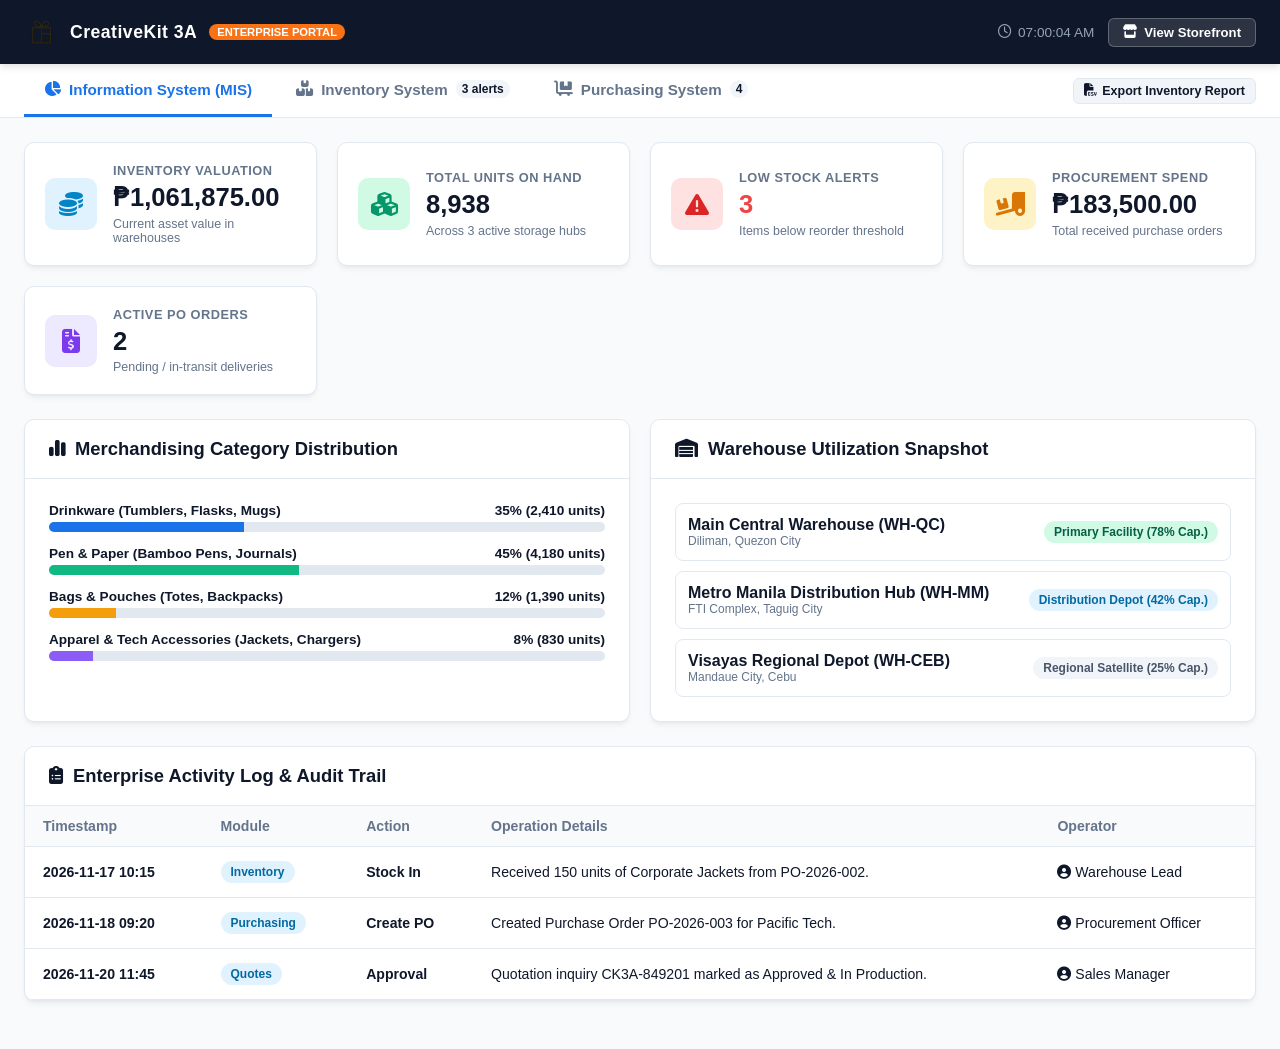
==== admin/index.html @ 005356fa "feat: implement Purchasing, Inventory, and MIS systems with full database schema, management portal," ====
<!DOCTYPE html>
<html lang="en">
<head>
  <meta charset="UTF-8">
  <meta name="viewport" content="width=device-width, initial-scale=1.0">
  <title>CreativeKit 3A — Management Portal (MIS, Purchasing & Inventory)</title>

  <!-- Font Awesome -->
  <link rel="stylesheet"
        href="https://cdnjs.cloudflare.com/ajax/libs/font-awesome/6.5.0/css/all.min.css"
        crossorigin="anonymous" referrerpolicy="no-referrer">

  <!-- Admin System Stylesheet -->
  <link rel="stylesheet" href="../assets/css/admin-system.css">
</head>
<body class="admin-body">

  <!-- Top Navigation Bar -->
  <header class="admin-navbar">
    <a href="index.html" class="admin-brand">
      <img src="../assets/images/logo.png" alt="CreativeKit 3A Logo" onerror="this.style.display='none'">
      <span class="admin-brand-title">CreativeKit 3A</span>
      <span class="admin-brand-badge">Enterprise Portal</span>
    </a>

    <div class="admin-nav-actions">
      <div class="admin-clock">
        <i class="far fa-clock"></i> <span id="admin-clock-time">--:--:--</span>
      </div>
      <a href="../index.html" class="btn-storefront">
        <i class="fas fa-store"></i> View Storefront
      </a>
    </div>
  </header>

  <!-- Sub-navigation Tabs (The 3 Core Systems) -->
  <nav class="admin-tabs-bar" aria-label="Systems Navigation">
    <div class="admin-tabs">
      <button class="admin-tab active" data-tab="information">
        <i class="fas fa-chart-pie"></i> Information System (MIS)
      </button>
      <button class="admin-tab" data-tab="inventory">
        <i class="fas fa-boxes-stacked"></i> Inventory System
        <span class="badge" id="tab-badge-inventory">0</span>
      </button>
      <button class="admin-tab" data-tab="purchasing">
        <i class="fas fa-cart-flatbed"></i> Purchasing System
        <span class="badge" id="tab-badge-purchasing">0</span>
      </button>
    </div>

    <div>
      <button class="btn-admin btn-admin-secondary btn-admin-sm" onclick="AdminApp.exportReportCSV()">
        <i class="fas fa-file-csv"></i> Export Inventory Report
      </button>
    </div>
  </nav>

  <!-- Main Container -->
  <main class="admin-container">

    <!-- ============================================================
         1. INFORMATION SYSTEM (MIS & EXECUTIVE DASHBOARD)
         ============================================================ -->
    <section class="tab-content-panel" id="panel-information">
      
      <!-- Executive KPI Cards -->
      <div class="kpi-grid">
        <div class="kpi-card">
          <div class="kpi-icon primary"><i class="fas fa-coins"></i></div>
          <div class="kpi-info">
            <h4>Inventory Valuation</h4>
            <div class="kpi-value" id="kpi-inventory-val">₱0.00</div>
            <div class="kpi-subtext">Current asset value in warehouses</div>
          </div>
        </div>

        <div class="kpi-card">
          <div class="kpi-icon success"><i class="fas fa-cubes"></i></div>
          <div class="kpi-info">
            <h4>Total Units On Hand</h4>
            <div class="kpi-value" id="kpi-inventory-units">0</div>
            <div class="kpi-subtext">Across 3 active storage hubs</div>
          </div>
        </div>

        <div class="kpi-card">
          <div class="kpi-icon danger"><i class="fas fa-triangle-exclamation"></i></div>
          <div class="kpi-info">
            <h4>Low Stock Alerts</h4>
            <div class="kpi-value" id="kpi-low-stock" style="color:var(--admin-danger);">0</div>
            <div class="kpi-subtext">Items below reorder threshold</div>
          </div>
        </div>

        <div class="kpi-card">
          <div class="kpi-icon warning"><i class="fas fa-truck-ramp-box"></i></div>
          <div class="kpi-info">
            <h4>Procurement Spend</h4>
            <div class="kpi-value" id="kpi-procurement-spend">₱0.00</div>
            <div class="kpi-subtext">Total received purchase orders</div>
          </div>
        </div>

        <div class="kpi-card">
          <div class="kpi-icon purple"><i class="fas fa-file-invoice-dollar"></i></div>
          <div class="kpi-info">
            <h4>Active PO Orders</h4>
            <div class="kpi-value" id="kpi-active-pos">0</div>
            <div class="kpi-subtext">Pending / in-transit deliveries</div>
          </div>
        </div>
      </div>

      <!-- MIS Visual Breakdown Grid -->
      <div class="grid-2col">
        <div class="admin-card">
          <div class="admin-card-header">
            <h3><i class="fas fa-chart-simple"></i> Merchandising Category Distribution</h3>
          </div>
          <div style="padding:24px;">
            <div style="margin-bottom:14px;">
              <div style="display:flex;justify-content:space-between;margin-bottom:4px;font-size:0.85rem;font-weight:600;">
                <span>Drinkware (Tumblers, Flasks, Mugs)</span>
                <span>35% (2,410 units)</span>
              </div>
              <div style="background:#e2e8f0;height:10px;border-radius:5px;overflow:hidden;">
                <div style="background:#1a73e8;width:35%;height:100%;"></div>
              </div>
            </div>

            <div style="margin-bottom:14px;">
              <div style="display:flex;justify-content:space-between;margin-bottom:4px;font-size:0.85rem;font-weight:600;">
                <span>Pen &amp; Paper (Bamboo Pens, Journals)</span>
                <span>45% (4,180 units)</span>
              </div>
              <div style="background:#e2e8f0;height:10px;border-radius:5px;overflow:hidden;">
                <div style="background:#10b981;width:45%;height:100%;"></div>
              </div>
            </div>

            <div style="margin-bottom:14px;">
              <div style="display:flex;justify-content:space-between;margin-bottom:4px;font-size:0.85rem;font-weight:600;">
                <span>Bags &amp; Pouches (Totes, Backpacks)</span>
                <span>12% (1,390 units)</span>
              </div>
              <div style="background:#e2e8f0;height:10px;border-radius:5px;overflow:hidden;">
                <div style="background:#f59e0b;width:12%;height:100%;"></div>
              </div>
            </div>

            <div>
              <div style="display:flex;justify-content:space-between;margin-bottom:4px;font-size:0.85rem;font-weight:600;">
                <span>Apparel &amp; Tech Accessories (Jackets, Chargers)</span>
                <span>8% (830 units)</span>
              </div>
              <div style="background:#e2e8f0;height:10px;border-radius:5px;overflow:hidden;">
                <div style="background:#8b5cf6;width:8%;height:100%;"></div>
              </div>
            </div>
          </div>
        </div>

        <div class="admin-card">
          <div class="admin-card-header">
            <h3><i class="fas fa-warehouse"></i> Warehouse Utilization Snapshot</h3>
          </div>
          <div style="padding:24px;">
            <div style="display:flex;align-items:center;justify-content:space-between;padding:12px;border:1px solid #e2e8f0;border-radius:8px;margin-bottom:10px;">
              <div>
                <strong style="color:#0f172a;">Main Central Warehouse (WH-QC)</strong>
                <div style="font-size:0.75rem;color:#64748b;">Diliman, Quezon City</div>
              </div>
              <span class="badge-status badge-in-stock">Primary Facility (78% Cap.)</span>
            </div>

            <div style="display:flex;align-items:center;justify-content:space-between;padding:12px;border:1px solid #e2e8f0;border-radius:8px;margin-bottom:10px;">
              <div>
                <strong style="color:#0f172a;">Metro Manila Distribution Hub (WH-MM)</strong>
                <div style="font-size:0.75rem;color:#64748b;">FTI Complex, Taguig City</div>
              </div>
              <span class="badge-status badge-sent">Distribution Depot (42% Cap.)</span>
            </div>

            <div style="display:flex;align-items:center;justify-content:space-between;padding:12px;border:1px solid #e2e8f0;border-radius:8px;">
              <div>
                <strong style="color:#0f172a;">Visayas Regional Depot (WH-CEB)</strong>
                <div style="font-size:0.75rem;color:#64748b;">Mandaue City, Cebu</div>
              </div>
              <span class="badge-status badge-draft">Regional Satellite (25% Cap.)</span>
            </div>
          </div>
        </div>
      </div>

      <!-- Management Audit Trail & System Logs -->
      <div class="admin-card">
        <div class="admin-card-header">
          <h3><i class="fas fa-clipboard-list"></i> Enterprise Activity Log &amp; Audit Trail</h3>
        </div>
        <div class="admin-table-wrap">
          <table class="admin-table">
            <thead>
              <tr>
                <th>Timestamp</th>
                <th>Module</th>
                <th>Action</th>
                <th>Operation Details</th>
                <th>Operator</th>
              </tr>
            </thead>
            <tbody id="audit-logs-table-body">
              <!-- Rendered via admin-system.js -->
            </tbody>
          </table>
        </div>
      </div>

    </section>

    <!-- ============================================================
         2. INVENTORY SYSTEM
         ============================================================ -->
    <section class="tab-content-panel" id="panel-inventory" style="display:none;">
      
      <div class="admin-card">
        <div class="admin-card-header">
          <h3><i class="fas fa-boxes-stacked"></i> Real-Time Stock &amp; Warehouse Matrix</h3>
          
          <div class="admin-card-tools">
            <input type="text" id="inv-search-input" class="admin-search-input" placeholder="Search SKU or item...">
            
            <select id="inv-category-select" class="admin-select">
              <option value="all">All Categories</option>
              <option value="Accessories & Gadgets">Accessories &amp; Gadgets</option>
              <option value="Apparel">Apparel</option>
              <option value="Bags & Pouches">Bags &amp; Pouches</option>
              <option value="Drinkware">Drinkware</option>
              <option value="Pen & Paper">Pen &amp; Paper</option>
              <option value="PU Leather">PU Leather</option>
            </select>

            <select id="inv-status-select" class="admin-select">
              <option value="all">All Statuses</option>
              <option value="in-stock">In Stock</option>
              <option value="low-stock">Low Stock (Alerts)</option>
              <option value="out-of-stock">Out of Stock</option>
            </select>
          </div>
        </div>

        <div class="admin-table-wrap">
          <table class="admin-table">
            <thead>
              <tr>
                <th>SKU</th>
                <th>Product Description</th>
                <th>Location</th>
                <th>On Hand</th>
                <th>Reserved</th>
                <th>Available</th>
                <th>Reorder Point</th>
                <th>Status</th>
                <th>Asset Valuation</th>
                <th style="text-align:right;">Actions</th>
              </tr>
            </thead>
            <tbody id="inventory-table-body">
              <!-- Rendered via admin-system.js -->
            </tbody>
          </table>
        </div>
      </div>

      <!-- Stock Movement History Ledger -->
      <div class="admin-card">
        <div class="admin-card-header">
          <h3><i class="fas fa-history"></i> Stock Transaction &amp; Movement Ledger</h3>
        </div>
        <div class="admin-table-wrap">
          <table class="admin-table">
            <thead>
              <tr>
                <th>Movement Ref</th>
                <th>Type</th>
                <th>Source / Ref</th>
                <th>Product Name</th>
                <th>Qty Change</th>
                <th>Warehouse</th>
                <th>Logged Date</th>
              </tr>
            </thead>
            <tbody id="movements-table-body">
              <!-- Rendered via admin-system.js -->
            </tbody>
          </table>
        </div>
      </div>

    </section>

    <!-- ============================================================
         3. PURCHASING SYSTEM (PROCUREMENT & SUPPLIERS)
         ============================================================ -->
    <section class="tab-content-panel" id="panel-purchasing" style="display:none;">

      <div class="admin-card">
        <div class="admin-card-header">
          <h3><i class="fas fa-file-invoice-dollar"></i> Purchase Orders &amp; Procurement Orders</h3>
          
          <button class="btn-admin btn-admin-primary" onclick="AdminApp.openCreatePOModal()">
            <i class="fas fa-plus-circle"></i> Create Purchase Order
          </button>
        </div>

        <div class="admin-table-wrap">
          <table class="admin-table">
            <thead>
              <tr>
                <th>PO Number</th>
                <th>Supplier / Vendor</th>
                <th>Order Date</th>
                <th>Expected Delivery</th>
                <th>PO Status</th>
                <th>Payment</th>
                <th>Total Amount</th>
                <th style="text-align:right;">Goods Receipt</th>
              </tr>
            </thead>
            <tbody id="purchasing-table-body">
              <!-- Rendered via admin-system.js -->
            </tbody>
          </table>
        </div>
      </div>

      <!-- Supplier Directory -->
      <div class="admin-card">
        <div class="admin-card-header">
          <h3><i class="fas fa-building"></i> Verified Suppliers &amp; Vendors Directory</h3>
        </div>

        <div class="admin-table-wrap">
          <table class="admin-table">
            <thead>
              <tr>
                <th>Supplier Code</th>
                <th>Company Name</th>
                <th>Contact Representative</th>
                <th>Email</th>
                <th>Phone</th>
                <th>Terms</th>
                <th>Vendor Rating</th>
              </tr>
            </thead>
            <tbody id="suppliers-table-body">
              <!-- Rendered via admin-system.js -->
            </tbody>
          </table>
        </div>
      </div>

    </section>

  </main>

  <!-- ============================================================
       MODAL 1: STOCK ADJUSTMENT
       ============================================================ -->
  <div class="admin-modal-overlay" id="modal-stock-adjust">
    <div class="admin-modal">
      <div class="admin-modal-header">
        <h3><i class="fas fa-sliders-h"></i> Inventory Stock Adjustment</h3>
        <button class="cart-drawer-close" onclick="AdminApp.closeStockAdjustModal()">&times;</button>
      </div>
      <div class="admin-modal-body">
        <input type="hidden" id="adj-item-id">
        
        <div style="background:#f8fafc;padding:12px;border-radius:8px;border:1px solid #e2e8f0;">
          <div style="font-weight:700;font-size:1rem;" id="adj-item-name">Product Name</div>
          <div style="font-size:0.85rem;color:#64748b;margin-top:4px;">
            Current On-Hand Stock: <strong id="adj-current-qty" style="color:#0f172a;">0</strong> units
          </div>
        </div>

        <div class="form-group">
          <label for="adj-type">Adjustment Action</label>
          <select id="adj-type" class="admin-select">
            <option value="in">Stock In (Add pieces received)</option>
            <option value="out">Stock Out (Deduct pieces dispatched)</option>
            <option value="set">Set Exact Count (Physical audit overwrite)</option>
          </select>
        </div>

        <div class="form-group">
          <label for="adj-qty">Quantity</label>
          <input type="number" id="adj-qty" placeholder="e.g. 50" min="1">
        </div>

        <div class="form-group">
          <label for="adj-remarks">Audit Reason / Remarks</label>
          <textarea id="adj-remarks" rows="2" placeholder="e.g. Physical inventory reconciliation or damaged batch write-off"></textarea>
        </div>
      </div>
      <div class="admin-modal-footer">
        <button class="btn-admin btn-admin-secondary" onclick="AdminApp.closeStockAdjustModal()">Cancel</button>
        <button class="btn-admin btn-admin-primary" onclick="AdminApp.submitStockAdjust()">
          <i class="fas fa-save"></i> Save Adjustment
        </button>
      </div>
    </div>
  </div>

  <!-- ============================================================
       MODAL 2: CREATE PURCHASE ORDER
       ============================================================ -->
  <div class="admin-modal-overlay" id="modal-create-po">
    <div class="admin-modal">
      <div class="admin-modal-header">
        <h3><i class="fas fa-cart-plus"></i> Create Purchase Order</h3>
        <button class="cart-drawer-close" onclick="AdminApp.closeCreatePOModal()">&times;</button>
      </div>
      <div class="admin-modal-body">
        <div class="form-group">
          <label for="po-supplier-select">Select Supplier / Manufacturer</label>
          <select id="po-supplier-select" class="admin-select">
            <!-- Populated via JS -->
          </select>
        </div>

        <div class="form-group">
          <label for="po-warehouse-select">Receiving Destination Warehouse</label>
          <select id="po-warehouse-select" class="admin-select">
            <option value="WH-QC">Main Central Warehouse (WH-QC)</option>
            <option value="WH-MM">Metro Manila Distribution Hub (WH-MM)</option>
            <option value="WH-CEB">Visayas Regional Depot (WH-CEB)</option>
          </select>
        </div>

        <div class="form-group">
          <label for="po-item-name">Item Description</label>
          <input type="text" id="po-item-name" placeholder="e.g. 450ml Bamboo Tumbler Blanks">
        </div>

        <div class="grid-2col">
          <div class="form-group">
            <label for="po-item-qty">Order Quantity</label>
            <input type="number" id="po-item-qty" placeholder="e.g. 250" min="1">
          </div>
          <div class="form-group">
            <label for="po-item-cost">Unit Cost (₱)</label>
            <input type="number" id="po-item-cost" placeholder="e.g. 175.00" step="0.5" min="1">
          </div>
        </div>

        <div class="form-group">
          <label for="po-exp-date">Expected Delivery Date</label>
          <input type="date" id="po-exp-date">
        </div>
      </div>
      <div class="admin-modal-footer">
        <button class="btn-admin btn-admin-secondary" onclick="AdminApp.closeCreatePOModal()">Cancel</button>
        <button class="btn-admin btn-admin-primary" onclick="AdminApp.submitCreatePO()">
          <i class="fas fa-paper-plane"></i> Issue Purchase Order
        </button>
      </div>
    </div>
  </div>

  <!-- Admin System JavaScript -->
  <script src="../assets/js/admin-system.js"></script>
</body>
</html>
---- assets/css/admin-system.css ----
/* ============================================================
   admin-system.css — CreativeKit 3A Management Portal
   Styles for Purchasing, Inventory, and Information Systems (MIS)
   ============================================================ */

:root {
  --admin-bg: #f8fafc;
  --admin-surface: #ffffff;
  --admin-primary: #1a73e8;
  --admin-primary-dark: #1557b0;
  --admin-primary-light: #e8f0fe;
  --admin-accent: #f97316;
  --admin-success: #10b981;
  --admin-warning: #f59e0b;
  --admin-danger: #ef4444;
  --admin-text-dark: #0f172a;
  --admin-text-muted: #64748b;
  --admin-border: #e2e8f0;
  --admin-card-shadow: 0 4px 6px -1px rgba(0,0,0,0.05), 0 2px 4px -2px rgba(0,0,0,0.05);
  --admin-radius: 10px;
}

body.admin-body {
  background: var(--admin-bg);
  color: var(--admin-text-dark);
  font-family: -apple-system, BlinkMacSystemFont, "Segoe UI", Roboto, Oxygen, Ubuntu, Cantarell, sans-serif;
  margin: 0;
  padding: 0;
  display: flex;
  flex-direction: column;
  min-height: 100vh;
}

/* Header & Navigation */
.admin-navbar {
  background: #0f172a;
  color: #fff;
  padding: 0 24px;
  height: 64px;
  display: flex;
  align-items: center;
  justify-content: space-between;
  box-shadow: 0 2px 8px rgba(0,0,0,0.15);
  position: sticky;
  top: 0;
  z-index: 1000;
}

.admin-brand {
  display: flex;
  align-items: center;
  gap: 12px;
  text-decoration: none;
  color: #fff;
}

.admin-brand img {
  height: 34px;
}

.admin-brand-title {
  font-size: 1.1rem;
  font-weight: 700;
  letter-spacing: 0.5px;
}

.admin-brand-badge {
  background: var(--admin-accent);
  color: #fff;
  font-size: 0.7rem;
  padding: 2px 8px;
  border-radius: 12px;
  font-weight: 700;
  text-transform: uppercase;
}

.admin-nav-actions {
  display: flex;
  align-items: center;
  gap: 14px;
}

.admin-clock {
  font-size: 0.85rem;
  color: #94a3b8;
  display: flex;
  align-items: center;
  gap: 6px;
}

.btn-storefront {
  background: rgba(255,255,255,0.12);
  color: #fff;
  border: 1px solid rgba(255,255,255,0.25);
  padding: 6px 14px;
  border-radius: 6px;
  font-size: 0.82rem;
  font-weight: 600;
  text-decoration: none;
  display: inline-flex;
  align-items: center;
  gap: 6px;
  transition: all 0.2s;
}

.btn-storefront:hover {
  background: rgba(255,255,255,0.22);
}

/* Sub-nav Tabs */
.admin-tabs-bar {
  background: #ffffff;
  border-bottom: 1px solid var(--admin-border);
  padding: 0 24px;
  display: flex;
  align-items: center;
  justify-content: space-between;
}

.admin-tabs {
  display: flex;
  gap: 4px;
}

.admin-tab {
  padding: 16px 20px;
  border: none;
  background: none;
  font-size: 0.95rem;
  font-weight: 600;
  color: var(--admin-text-muted);
  cursor: pointer;
  display: inline-flex;
  align-items: center;
  gap: 8px;
  border-bottom: 3px solid transparent;
  transition: all 0.2s;
}

.admin-tab:hover {
  color: var(--admin-primary);
  background: var(--admin-primary-light);
}

.admin-tab.active {
  color: var(--admin-primary);
  border-bottom-color: var(--admin-primary);
  background: transparent;
}

.admin-tab .badge {
  background: #f1f5f9;
  color: var(--admin-text-dark);
  font-size: 0.75rem;
  padding: 2px 6px;
  border-radius: 10px;
}

.admin-tab.active .badge {
  background: var(--admin-primary-light);
  color: var(--admin-primary);
}

/* Main Container */
.admin-container {
  padding: 24px;
  max-width: 1440px;
  margin: 0 auto;
  width: 100%;
  box-sizing: border-box;
  flex: 1;
}

/* KPI Cards Grid */
.kpi-grid {
  display: grid;
  grid-template-columns: repeat(auto-fit, minmax(240px, 1fr));
  gap: 20px;
  margin-bottom: 24px;
}

.kpi-card {
  background: var(--admin-surface);
  border: 1px solid var(--admin-border);
  border-radius: var(--admin-radius);
  padding: 20px;
  box-shadow: var(--admin-card-shadow);
  display: flex;
  align-items: center;
  gap: 16px;
  position: relative;
  overflow: hidden;
}

.kpi-icon {
  width: 52px;
  height: 52px;
  border-radius: 10px;
  display: flex;
  align-items: center;
  justify-content: center;
  font-size: 1.5rem;
  flex-shrink: 0;
}

.kpi-icon.primary { background: #e0f2fe; color: #0284c7; }
.kpi-icon.success { background: #d1fae5; color: #059669; }
.kpi-icon.warning { background: #fef3c7; color: #d97706; }
.kpi-icon.danger  { background: #fee2e2; color: #dc2626; }
.kpi-icon.purple  { background: #ede9fe; color: #7c3aed; }

.kpi-info h4 {
  font-size: 0.8rem;
  text-transform: uppercase;
  color: var(--admin-text-muted);
  margin: 0 0 4px 0;
  font-weight: 700;
  letter-spacing: 0.5px;
}

.kpi-value {
  font-size: 1.6rem;
  font-weight: 800;
  color: var(--admin-text-dark);
  margin: 0;
  line-height: 1.2;
}

.kpi-subtext {
  font-size: 0.78rem;
  color: var(--admin-text-muted);
  margin-top: 4px;
}

/* Section Cards */
.admin-card {
  background: var(--admin-surface);
  border: 1px solid var(--admin-border);
  border-radius: var(--admin-radius);
  box-shadow: var(--admin-card-shadow);
  margin-bottom: 24px;
  overflow: hidden;
}

.admin-card-header {
  padding: 18px 24px;
  border-bottom: 1px solid var(--admin-border);
  display: flex;
  align-items: center;
  justify-content: space-between;
  flex-wrap: wrap;
  gap: 12px;
}

.admin-card-header h3 {
  margin: 0;
  font-size: 1.15rem;
  font-weight: 700;
  display: flex;
  align-items: center;
  gap: 10px;
  color: var(--admin-text-dark);
}

.admin-card-tools {
  display: flex;
  align-items: center;
  gap: 10px;
}

.admin-search-input {
  padding: 8px 14px;
  border: 1px solid var(--admin-border);
  border-radius: 6px;
  font-size: 0.85rem;
  outline: none;
  width: 220px;
  transition: border-color 0.2s;
}

.admin-search-input:focus {
  border-color: var(--admin-primary);
}

.admin-select {
  padding: 8px 12px;
  border: 1px solid var(--admin-border);
  border-radius: 6px;
  font-size: 0.85rem;
  outline: none;
  background: #fff;
  cursor: pointer;
}

/* Tables */
.admin-table-wrap {
  overflow-x: auto;
}

.admin-table {
  width: 100%;
  border-collapse: collapse;
  font-size: 0.88rem;
  text-align: left;
}

.admin-table th {
  background: #f8fafc;
  color: var(--admin-text-muted);
  font-weight: 700;
  padding: 12px 18px;
  border-bottom: 1px solid var(--admin-border);
  white-space: nowrap;
}

.admin-table td {
  padding: 14px 18px;
  border-bottom: 1px solid var(--admin-border);
  color: var(--admin-text-dark);
  vertical-align: middle;
}

.admin-table tr:hover td {
  background: #f1f5f9;
}

/* Badges */
.badge-status {
  padding: 4px 10px;
  border-radius: 20px;
  font-size: 0.75rem;
  font-weight: 700;
  display: inline-flex;
  align-items: center;
  gap: 5px;
  text-transform: capitalize;
}

.badge-in-stock    { background: #d1fae5; color: #065f46; }
.badge-low-stock   { background: #fef3c7; color: #92400e; }
.badge-out-of-stock{ background: #fee2e2; color: #991b1b; }
.badge-received    { background: #d1fae5; color: #065f46; }
.badge-sent        { background: #e0f2fe; color: #0369a1; }
.badge-draft       { background: #f1f5f9; color: #475569; }
.badge-paid        { background: #dcfce7; color: #166534; }
.badge-unpaid      { background: #fef9c3; color: #854d0e; }

/* Buttons */
.btn-admin {
  padding: 8px 14px;
  border-radius: 6px;
  font-weight: 600;
  font-size: 0.85rem;
  border: none;
  cursor: pointer;
  display: inline-flex;
  align-items: center;
  gap: 6px;
  transition: all 0.2s;
  text-decoration: none;
}

.btn-admin-primary {
  background: var(--admin-primary);
  color: #fff;
}
.btn-admin-primary:hover {
  background: var(--admin-primary-dark);
}

.btn-admin-secondary {
  background: #f1f5f9;
  color: var(--admin-text-dark);
  border: 1px solid var(--admin-border);
}
.btn-admin-secondary:hover {
  background: #e2e8f0;
}

.btn-admin-success {
  background: var(--admin-success);
  color: #fff;
}
.btn-admin-success:hover {
  background: #059669;
}

.btn-admin-sm {
  padding: 5px 10px;
  font-size: 0.78rem;
}

/* Modals */
.admin-modal-overlay {
  position: fixed;
  inset: 0;
  background: rgba(15, 23, 42, 0.6);
  backdrop-filter: blur(3px);
  z-index: 2000;
  display: flex;
  align-items: center;
  justify-content: center;
  opacity: 0;
  visibility: hidden;
  transition: all 0.2s;
}

.admin-modal-overlay.open {
  opacity: 1;
  visibility: visible;
}

.admin-modal {
  background: #fff;
  border-radius: 12px;
  max-width: 600px;
  width: 90%;
  max-height: 90vh;
  display: flex;
  flex-direction: column;
  box-shadow: 0 20px 25px -5px rgba(0, 0, 0, 0.2);
  transform: translateY(20px);
  transition: transform 0.2s;
}

.admin-modal-overlay.open .admin-modal {
  transform: translateY(0);
}

.admin-modal-header {
  padding: 18px 24px;
  border-bottom: 1px solid var(--admin-border);
  display: flex;
  align-items: center;
  justify-content: space-between;
}

.admin-modal-header h3 {
  margin: 0;
  font-size: 1.15rem;
  font-weight: 700;
}

.admin-modal-body {
  padding: 24px;
  overflow-y: auto;
  display: flex;
  flex-direction: column;
  gap: 16px;
}

.admin-modal-footer {
  padding: 16px 24px;
  border-top: 1px solid var(--admin-border);
  display: flex;
  justify-content: flex-end;
  gap: 10px;
  background: #f8fafc;
}

.form-group {
  display: flex;
  flex-direction: column;
  gap: 6px;
}

.form-group label {
  font-size: 0.85rem;
  font-weight: 600;
  color: var(--admin-text-dark);
}

.form-group input,
.form-group select,
.form-group textarea {
  padding: 10px 12px;
  border: 1px solid var(--admin-border);
  border-radius: 6px;
  font-size: 0.9rem;
  outline: none;
}

.form-group input:focus,
.form-group select:focus,
.form-group textarea:focus {
  border-color: var(--admin-primary);
}

/* Two columns */
.grid-2col {
  display: grid;
  grid-template-columns: 1fr 1fr;
  gap: 20px;
}

@media (max-width: 768px) {
  .grid-2col { grid-template-columns: 1fr; }
  .admin-navbar { padding: 0 16px; }
  .admin-container { padding: 16px; }
  .admin-tab { padding: 12px 14px; font-size: 0.85rem; }
}
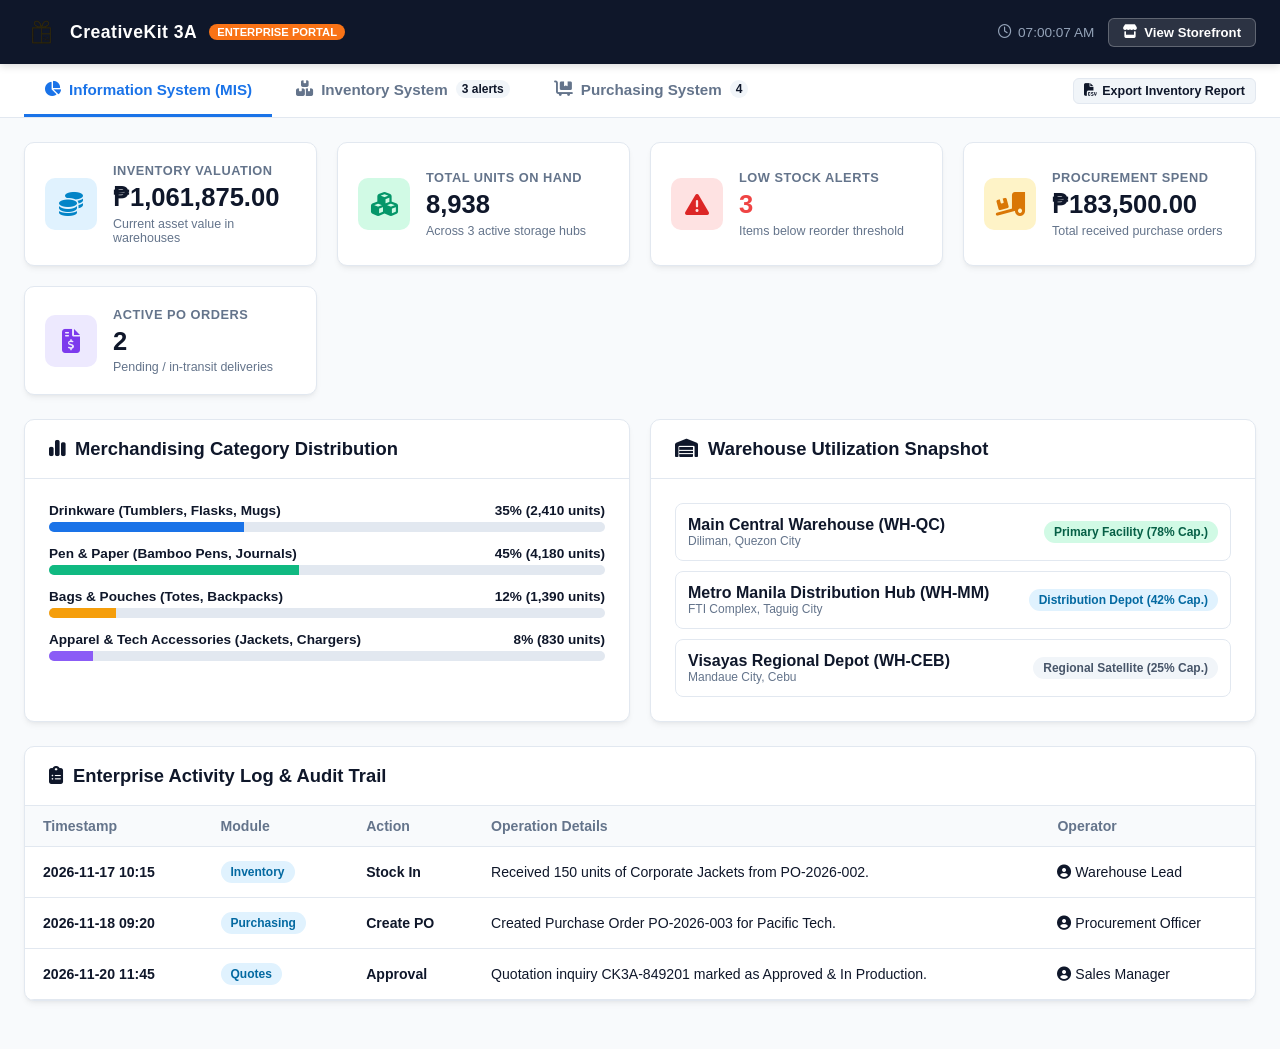
==== commit 98b00b2b: "feat(auth): restrict management portal access to authenticated admins and seed admin credentials" ====
--- a/admin/index.html
+++ b/admin/index.html
@@ -24,6 +24,7 @@
     </a>
 
     <div class="admin-nav-actions">
+      <div id="admin-user-display"></div>
       <div class="admin-clock">
         <i class="far fa-clock"></i> <span id="admin-clock-time">--:--:--</span>
       </div>
@@ -467,6 +468,38 @@
     </div>
   </div>
 
+  <!-- ============================================================
+       GATEKEEPER: ADMIN AUTHENTICATION
+       ============================================================ -->
+  <div id="admin-auth-gate" class="admin-modal-overlay" style="display:none;background:rgba(15,23,42,0.88);backdrop-filter:blur(6px);z-index:9999;">
+    <div class="admin-modal" style="max-width:440px;text-align:center;padding:36px 30px;">
+      <div style="width:68px;height:68px;border-radius:50%;background:#fff3e8;color:#ff6b00;display:flex;align-items:center;justify-content:center;font-size:2.2rem;margin:0 auto 16px;box-shadow:0 4px 16px rgba(255,107,0,0.18);">
+        <i class="fas fa-shield-halved"></i>
+      </div>
+      <h3 style="font-size:1.35rem;font-weight:800;color:#0f172a;margin-bottom:6px;">Administrator Sign In</h3>
+      <p style="font-size:0.85rem;color:#64748b;margin-bottom:20px;line-height:1.5;">This management portal is restricted to authorized CreativeKit 3A administrators and procurement officers.</p>
+      
+      <form onsubmit="AdminApp.handleGateLogin(event)" style="display:flex;flex-direction:column;gap:13px;text-align:left;">
+        <div class="form-group" style="margin:0;">
+          <label style="font-size:0.78rem;font-weight:700;color:#475569;">Admin Email</label>
+          <input type="email" id="gate-admin-email" placeholder="admin@creativekit3a.com" required style="width:100%;padding:10px 12px;border:1.5px solid #cbd5e1;border-radius:6px;font-size:0.88rem;">
+        </div>
+        <div class="form-group" style="margin:0;">
+          <label style="font-size:0.78rem;font-weight:700;color:#475569;">Admin Password</label>
+          <input type="password" id="gate-admin-password" placeholder="••••••••" required style="width:100%;padding:10px 12px;border:1.5px solid #cbd5e1;border-radius:6px;font-size:0.88rem;">
+        </div>
+        <div id="gate-error-msg" style="display:none;padding:8px 12px;border-radius:6px;background:#fef2f2;border:1px solid #fecaca;color:#dc2626;font-size:0.8rem;font-weight:600;"></div>
+        <button type="submit" class="btn-admin btn-admin-primary" style="width:100%;padding:11px;font-size:0.92rem;justify-content:center;margin-top:6px;">
+          <i class="fas fa-lock-open"></i> Unlock Management Portal
+        </button>
+      </form>
+      
+      <div style="margin-top:20px;padding-top:14px;border-top:1px solid #e2e8f0;font-size:0.82rem;color:#64748b;">
+        <a href="../index.html" style="color:#ff6b00;text-decoration:none;font-weight:600;"><i class="fas fa-arrow-left"></i> Return to Public Storefront</a>
+      </div>
+    </div>
+  </div>
+
   <!-- Admin System JavaScript -->
   <script src="../assets/js/admin-system.js"></script>
 </body>
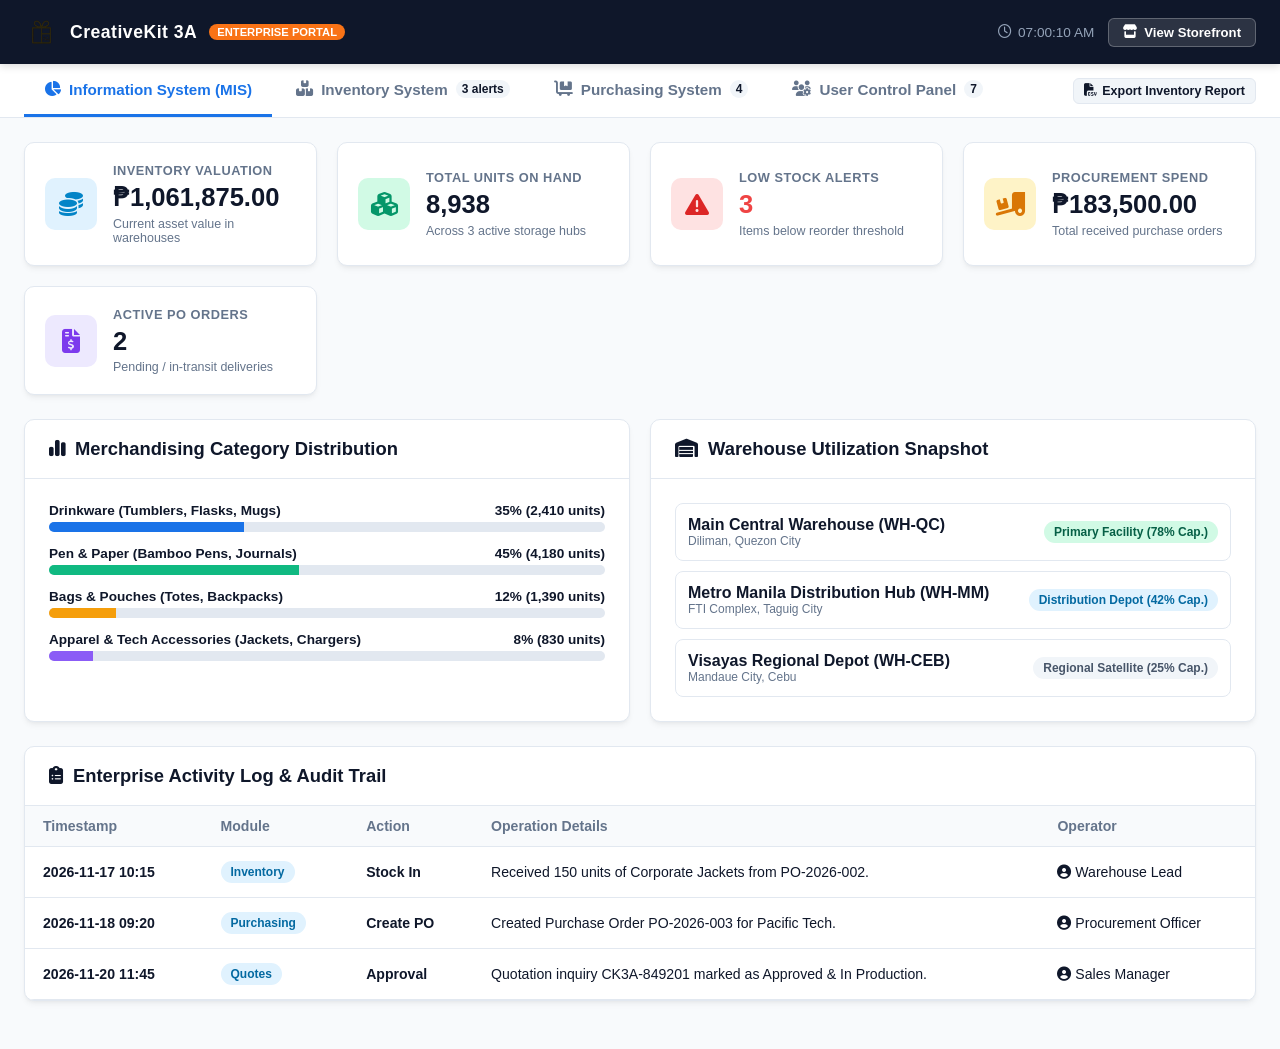
==== commit 83ba4de8: "feat(admin): implement User Control Panel with RBAC, user management, and credential provisioning" ====
--- a/admin/index.html
+++ b/admin/index.html
@@ -47,6 +47,10 @@
       <button class="admin-tab" data-tab="purchasing">
         <i class="fas fa-cart-flatbed"></i> Purchasing System
         <span class="badge" id="tab-badge-purchasing">0</span>
+      </button>
+      <button class="admin-tab" data-tab="users">
+        <i class="fas fa-users-cog"></i> User Control Panel
+        <span class="badge" id="tab-badge-users">0</span>
       </button>
     </div>
 
@@ -363,6 +367,114 @@
 
     </section>
 
+    <!-- ============================================================
+         4. USER CONTROL PANEL (IDENTITY & ACCESS CONTROL)
+         ============================================================ -->
+    <section class="tab-content-panel" id="panel-users" style="display:none;">
+
+      <!-- Executive User KPI Cards -->
+      <div class="kpi-grid">
+        <div class="kpi-card">
+          <div class="kpi-icon primary"><i class="fas fa-users"></i></div>
+          <div class="kpi-info">
+            <h4>Total Registered Users</h4>
+            <div class="kpi-value" id="kpi-total-users">0</div>
+            <div class="kpi-subtext">Across all security roles</div>
+          </div>
+        </div>
+
+        <div class="kpi-card">
+          <div class="kpi-icon purple"><i class="fas fa-user-shield"></i></div>
+          <div class="kpi-info">
+            <h4>Administrators</h4>
+            <div class="kpi-value" id="kpi-admin-users">0</div>
+            <div class="kpi-subtext">Full system governance access</div>
+          </div>
+        </div>
+
+        <div class="kpi-card">
+          <div class="kpi-icon success"><i class="fas fa-user-tie"></i></div>
+          <div class="kpi-info">
+            <h4>Staff Officers</h4>
+            <div class="kpi-value" id="kpi-staff-users">0</div>
+            <div class="kpi-subtext">Sales & procurement managers</div>
+          </div>
+        </div>
+
+        <div class="kpi-card">
+          <div class="kpi-icon warning"><i class="fas fa-user-tag"></i></div>
+          <div class="kpi-info">
+            <h4>Customer Accounts</h4>
+            <div class="kpi-value" id="kpi-customer-users">0</div>
+            <div class="kpi-subtext">Verified corporate B2B clients</div>
+          </div>
+        </div>
+      </div>
+
+      <!-- Main User Management Table Card -->
+      <div class="admin-card">
+        <div class="admin-card-header">
+          <div>
+            <h3><i class="fas fa-id-card"></i> User & Access Control Management</h3>
+            <p style="margin:4px 0 0 0;font-size:0.83rem;color:var(--admin-text-muted);">
+              Manage role-based access control (RBAC), edit account permissions, toggle activation, and provision user credentials.
+            </p>
+          </div>
+          <div style="display:flex;gap:10px;">
+            <button class="btn-admin btn-admin-secondary btn-admin-sm" onclick="AdminApp.exportUsersCSV()">
+              <i class="fas fa-file-csv"></i> Export Users
+            </button>
+            <button class="btn-admin btn-admin-primary btn-admin-sm" onclick="AdminApp.openAddUserModal()">
+              <i class="fas fa-user-plus"></i> Add New User
+            </button>
+          </div>
+        </div>
+
+        <!-- Filter & Search Toolbar -->
+        <div class="filter-toolbar">
+          <input type="text" id="user-search-input" class="filter-search-input" placeholder="Search by name, email, or phone number...">
+          
+          <select id="user-role-filter" class="admin-select" style="min-width:150px;">
+            <option value="all">All Security Roles</option>
+            <option value="admin">Administrator</option>
+            <option value="staff">Staff Officer</option>
+            <option value="customer">Customer</option>
+          </select>
+
+          <select id="user-status-filter" class="admin-select" style="min-width:140px;">
+            <option value="all">All Statuses</option>
+            <option value="active">Active Only</option>
+            <option value="inactive">Inactive / Suspended</option>
+          </select>
+
+          <button class="btn-admin btn-admin-secondary btn-admin-sm" onclick="AdminApp.resetUserFilters()">
+            <i class="fas fa-undo"></i> Reset
+          </button>
+        </div>
+
+        <!-- Table -->
+        <div class="admin-table-wrap">
+          <table class="admin-table">
+            <thead>
+              <tr>
+                <th>User Details</th>
+                <th>Phone</th>
+                <th>Security Role</th>
+                <th>Status</th>
+                <th>Registration Date</th>
+                <th>Last Login</th>
+                <th style="text-align:right;">Actions</th>
+              </tr>
+            </thead>
+            <tbody id="users-table-body">
+              <!-- Populated via admin-system.js -->
+            </tbody>
+          </table>
+        </div>
+      </div>
+
+    </section>
+
   </main>
 
   <!-- ============================================================
@@ -469,6 +581,134 @@
   </div>
 
   <!-- ============================================================
+       MODAL 3: ADD NEW USER
+       ============================================================ -->
+  <div class="admin-modal-overlay" id="modal-add-user">
+    <div class="admin-modal">
+      <div class="admin-modal-header">
+        <h3><i class="fas fa-user-plus"></i> Add New System User</h3>
+        <button class="cart-drawer-close" onclick="AdminApp.closeAddUserModal()">&times;</button>
+      </div>
+      <div class="admin-modal-body">
+        <div style="display:grid;grid-template-columns:1fr 1fr;gap:12px;">
+          <div class="form-group">
+            <label for="new-user-fname">First Name *</label>
+            <input type="text" id="new-user-fname" placeholder="e.g. Juan">
+          </div>
+          <div class="form-group">
+            <label for="new-user-lname">Last Name *</label>
+            <input type="text" id="new-user-lname" placeholder="e.g. Dela Cruz">
+          </div>
+        </div>
+
+        <div class="form-group">
+          <label for="new-user-email">Email Address *</label>
+          <input type="email" id="new-user-email" placeholder="name@company.com">
+        </div>
+
+        <div class="form-group">
+          <label for="new-user-phone">Mobile / Phone Number</label>
+          <input type="tel" id="new-user-phone" placeholder="+63 917 000 0000">
+        </div>
+
+        <div style="display:grid;grid-template-columns:1fr 1fr;gap:12px;">
+          <div class="form-group">
+            <label for="new-user-role">Security Role *</label>
+            <select id="new-user-role" class="admin-select">
+              <option value="customer">Customer (Storefront Access)</option>
+              <option value="staff">Staff (Sales & Quotes Access)</option>
+              <option value="admin">Administrator (Full Control)</option>
+            </select>
+          </div>
+          <div class="form-group">
+            <label for="new-user-status">Account Status *</label>
+            <select id="new-user-status" class="admin-select">
+              <option value="active">Active</option>
+              <option value="inactive">Inactive / Suspended</option>
+            </select>
+          </div>
+        </div>
+
+        <div class="form-group">
+          <label for="new-user-pw">Initial Password *</label>
+          <input type="password" id="new-user-pw" placeholder="Minimum 6 characters">
+        </div>
+      </div>
+      <div class="admin-modal-footer">
+        <button class="btn-admin btn-admin-secondary" onclick="AdminApp.closeAddUserModal()">Cancel</button>
+        <button class="btn-admin btn-admin-primary" onclick="AdminApp.submitAddUser()">
+          <i class="fas fa-check"></i> Create User Account
+        </button>
+      </div>
+    </div>
+  </div>
+
+  <!-- ============================================================
+       MODAL 4: EDIT USER & PERMISSIONS
+       ============================================================ -->
+  <div class="admin-modal-overlay" id="modal-edit-user">
+    <div class="admin-modal">
+      <div class="admin-modal-header">
+        <h3><i class="fas fa-user-edit"></i> Edit User & Permissions</h3>
+        <button class="cart-drawer-close" onclick="AdminApp.closeEditUserModal()">&times;</button>
+      </div>
+      <div class="admin-modal-body">
+        <input type="hidden" id="edit-user-id">
+
+        <div style="display:grid;grid-template-columns:1fr 1fr;gap:12px;">
+          <div class="form-group">
+            <label for="edit-user-fname">First Name *</label>
+            <input type="text" id="edit-user-fname">
+          </div>
+          <div class="form-group">
+            <label for="edit-user-lname">Last Name *</label>
+            <input type="text" id="edit-user-lname">
+          </div>
+        </div>
+
+        <div class="form-group">
+          <label for="edit-user-email">Email Address *</label>
+          <input type="email" id="edit-user-email">
+        </div>
+
+        <div class="form-group">
+          <label for="edit-user-phone">Mobile / Phone Number</label>
+          <input type="tel" id="edit-user-phone">
+        </div>
+
+        <div style="display:grid;grid-template-columns:1fr 1fr;gap:12px;">
+          <div class="form-group">
+            <label for="edit-user-role">Security Role *</label>
+            <select id="edit-user-role" class="admin-select">
+              <option value="customer">Customer</option>
+              <option value="staff">Staff Officer</option>
+              <option value="admin">Administrator</option>
+            </select>
+          </div>
+          <div class="form-group">
+            <label for="edit-user-status">Account Status *</label>
+            <select id="edit-user-status" class="admin-select">
+              <option value="active">Active</option>
+              <option value="inactive">Inactive / Suspended</option>
+            </select>
+          </div>
+        </div>
+
+        <div class="form-group">
+          <label for="edit-user-pw">Reset Password (Optional)</label>
+          <input type="password" id="edit-user-pw" placeholder="Leave blank to keep existing password">
+        </div>
+      </div>
+      <div class="admin-modal-footer">
+        <button class="btn-admin btn-admin-secondary" onclick="AdminApp.closeEditUserModal()">Cancel</button>
+        <button class="btn-admin btn-admin-primary" onclick="AdminApp.submitEditUser()">
+          <i class="fas fa-save"></i> Save Changes
+        </button>
+      </div>
+    </div>
+  </div>
+
+  <!-- ============================================================
        GATEKEEPER: ADMIN AUTHENTICATION
        ============================================================ -->
   <div id="admin-auth-gate" class="admin-modal-overlay" style="display:none;background:rgba(15,23,42,0.88);backdrop-filter:blur(6px);z-index:9999;">
--- a/assets/css/admin-system.css
+++ b/assets/css/admin-system.css
@@ -344,6 +344,62 @@
 .badge-draft       { background: #f1f5f9; color: #475569; }
 .badge-paid        { background: #dcfce7; color: #166534; }
 .badge-unpaid      { background: #fef9c3; color: #854d0e; }
+.badge-role-admin    { background: #ede9fe; color: #6d28d9; border: 1px solid #ddd6fe; }
+.badge-role-staff    { background: #e0f2fe; color: #0369a1; border: 1px solid #bae6fd; }
+.badge-role-customer { background: #ffedd5; color: #c2410c; border: 1px solid #fed7aa; }
+.badge-active        { background: #d1fae5; color: #065f46; }
+.badge-inactive      { background: #fee2e2; color: #991b1b; }
+
+.user-avatar-circle {
+  width: 36px;
+  height: 36px;
+  border-radius: 50%;
+  display: inline-flex;
+  align-items: center;
+  justify-content: center;
+  font-weight: 700;
+  font-size: 0.85rem;
+  color: #fff;
+  flex-shrink: 0;
+}
+.user-avatar-circle.admin { background: linear-gradient(135deg, #8b5cf6, #6d28d9); }
+.user-avatar-circle.staff { background: linear-gradient(135deg, #0ea5e9, #0284c7); }
+.user-avatar-circle.customer { background: linear-gradient(135deg, #f97316, #ea580c); }
+
+.user-cell {
+  display: flex;
+  align-items: center;
+  gap: 10px;
+}
+.user-name-title {
+  font-weight: 700;
+  color: var(--admin-text-dark);
+  font-size: 0.88rem;
+}
+.user-email-subtitle {
+  font-size: 0.78rem;
+  color: var(--admin-text-muted);
+}
+.filter-toolbar {
+  display: flex;
+  align-items: center;
+  gap: 12px;
+  margin-bottom: 16px;
+  flex-wrap: wrap;
+}
+.filter-search-input {
+  flex: 1;
+  min-width: 220px;
+  padding: 8px 12px;
+  border: 1px solid var(--admin-border);
+  border-radius: 6px;
+  font-size: 0.85rem;
+  outline: none;
+}
+.filter-search-input:focus {
+  border-color: var(--admin-primary);
+  box-shadow: 0 0 0 2px var(--admin-primary-light);
+}
 
 /* Buttons */
 .btn-admin {
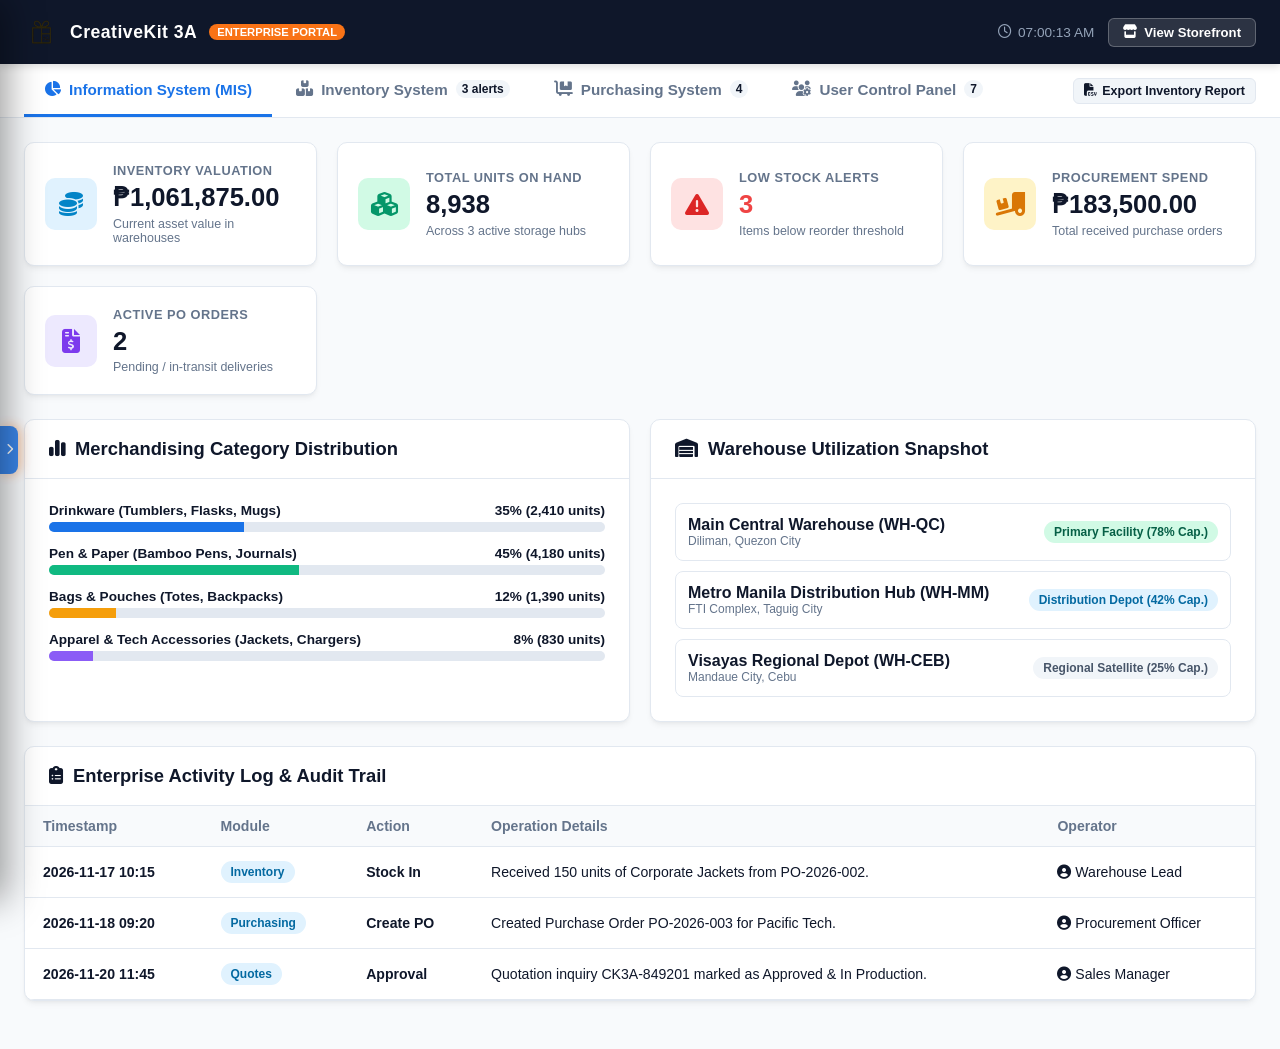
==== commit 7daa3b25: "feat(admin): implement interactive hover-to-appear left side navigation bar with pin toggle" ====
--- a/admin/index.html
+++ b/admin/index.html
@@ -14,6 +14,85 @@
   <link rel="stylesheet" href="../assets/css/admin-system.css">
 </head>
 <body class="admin-body">
+
+  <!-- ============================================================
+       HOVER-ACTIVATED LEFT SIDEBAR NAVIGATION
+       ============================================================ -->
+  <!-- Left-edge hover detector strip -->
+  <div class="sidebar-hover-zone" id="sidebar-hover-zone" aria-hidden="true">
+    <div class="sidebar-hover-indicator" title="Hover to view navigation">
+      <i class="fas fa-chevron-right"></i>
+    </div>
+  </div>
+
+  <!-- The sliding sidebar -->
+  <aside class="hover-sidebar" id="hover-sidebar" aria-label="Portal Navigation Sidebar">
+    <div class="hover-sidebar-header">
+      <div class="hover-sidebar-brand">
+        <img src="../assets/images/logo.png" alt="" onerror="this.style.display='none'">
+        <div>
+          <h4>CreativeKit 3A</h4>
+          <span>Staff & Operations</span>
+        </div>
+      </div>
+      <button class="hover-sidebar-pin-btn" id="sidebar-pin-btn" title="Pin / Unpin sidebar" aria-label="Toggle pin sidebar">
+        <i class="fas fa-thumbtack"></i>
+      </button>
+    </div>
+
+    <div class="hover-sidebar-nav">
+      <p class="hover-sidebar-heading">Core Systems</p>
+      <button class="hover-sidebar-link active" data-tab="information">
+        <div class="link-label"><i class="fas fa-chart-pie"></i><span>Information System</span></div>
+        <span class="badge" style="background:rgba(255,255,255,0.1);color:#94a3b8;">MIS</span>
+      </button>
+
+      <button class="hover-sidebar-link" data-tab="inventory">
+        <div class="link-label"><i class="fas fa-boxes-stacked"></i><span>Inventory System</span></div>
+        <span class="badge" id="side-badge-inventory" style="background:#fee2e2;color:#ef4444;">0</span>
+      </button>
+
+      <button class="hover-sidebar-link" data-tab="purchasing">
+        <div class="link-label"><i class="fas fa-cart-flatbed"></i><span>Purchasing System</span></div>
+        <span class="badge" id="side-badge-purchasing" style="background:#e0e7ff;color:#4f46e5;">0</span>
+      </button>
+
+      <button class="hover-sidebar-link" data-tab="users">
+        <div class="link-label"><i class="fas fa-users-cog"></i><span>User Control Panel</span></div>
+        <span class="badge" id="side-badge-users" style="background:#dbeafe;color:#2563eb;">0</span>
+      </button>
+
+      <p class="hover-sidebar-heading" style="margin-top:16px;">Quick Actions</p>
+      <button class="hover-sidebar-link" onclick="AdminApp.openAddUserModal()">
+        <div class="link-label"><i class="fas fa-user-plus"></i><span>Add New User</span></div>
+      </button>
+
+      <button class="hover-sidebar-link" onclick="AdminApp.exportReportCSV()">
+        <div class="link-label"><i class="fas fa-file-csv"></i><span>Export Inventory</span></div>
+      </button>
+
+      <button class="hover-sidebar-link" onclick="AdminApp.exportUsersCSV()">
+        <div class="link-label"><i class="fas fa-file-export"></i><span>Export Users CSV</span></div>
+      </button>
+
+      <a href="../index.html" class="hover-sidebar-link">
+        <div class="link-label"><i class="fas fa-store"></i><span>Storefront Home</span></div>
+      </a>
+    </div>
+
+    <div class="hover-sidebar-footer">
+      <div class="hover-sidebar-user">
+        <div class="user-avatar-sm" id="side-user-avatar">AD</div>
+        <div class="user-info-sm">
+          <strong id="side-user-name">Administrator</strong>
+          <span id="side-user-role">Full Access</span>
+        </div>
+      </div>
+      <button class="hover-sidebar-logout" onclick="AdminApp.logout()" title="Sign Out">
+        <i class="fas fa-sign-out-alt"></i>
+      </button>
+    </div>
+  </aside>
 
   <!-- Top Navigation Bar -->
   <header class="admin-navbar">
--- a/assets/css/admin-system.css
+++ b/assets/css/admin-system.css
@@ -555,3 +555,295 @@
   .admin-container { padding: 16px; }
   .admin-tab { padding: 12px 14px; font-size: 0.85rem; }
 }
+
+/* ============================================================
+   HOVER-ACTIVATED LEFT SIDEBAR
+   ============================================================ */
+:root {
+  --side-w: 270px;
+}
+
+/* Left-edge hover sensor strip (with indicator badge) */
+.sidebar-hover-zone {
+  position: fixed;
+  top: 0;
+  left: 0;
+  width: 18px;
+  height: 100vh;
+  z-index: 9980;
+  display: flex;
+  align-items: center;
+  justify-content: flex-start;
+  pointer-events: auto;
+}
+
+.sidebar-hover-indicator {
+  width: 18px;
+  height: 48px;
+  background: var(--admin-primary);
+  color: #fff;
+  border-radius: 0 8px 8px 0;
+  display: flex;
+  align-items: center;
+  justify-content: center;
+  font-size: 0.72rem;
+  box-shadow: 2px 0 12px rgba(255, 107, 0, 0.45);
+  cursor: pointer;
+  transition: all 0.2s ease;
+  opacity: 0.85;
+}
+
+.sidebar-hover-zone:hover .sidebar-hover-indicator {
+  width: 24px;
+  opacity: 1;
+}
+
+/* The hover sidebar drawer */
+.hover-sidebar {
+  position: fixed;
+  top: 0;
+  left: 0;
+  width: var(--side-w);
+  height: 100vh;
+  background: linear-gradient(180deg, #0f172a 0%, #1e293b 100%);
+  color: #e2e8f0;
+  box-shadow: 6px 0 35px rgba(0, 0, 0, 0.4);
+  z-index: 9990;
+  transform: translateX(-100%);
+  transition: transform 0.28s cubic-bezier(0.16, 1, 0.3, 1);
+  display: flex;
+  flex-direction: column;
+  overflow-y: auto;
+  border-right: 1px solid rgba(255, 255, 255, 0.08);
+}
+
+/* Slide in on hover over hover zone or the sidebar itself, or when pinned/opened */
+.sidebar-hover-zone:hover ~ .hover-sidebar,
+.hover-sidebar:hover,
+.hover-sidebar.open,
+.hover-sidebar.pinned {
+  transform: translateX(0);
+}
+
+/* When pinned, adjust body padding on desktop */
+@media (min-width: 1024px) {
+  body.sidebar-pinned {
+    padding-left: var(--side-w);
+    transition: padding-left 0.28s cubic-bezier(0.16, 1, 0.3, 1);
+  }
+  body.sidebar-pinned .sidebar-hover-zone {
+    display: none;
+  }
+}
+
+/* Sidebar header */
+.hover-sidebar-header {
+  padding: 18px 16px;
+  display: flex;
+  align-items: center;
+  justify-content: space-between;
+  border-bottom: 1px solid rgba(255, 255, 255, 0.08);
+  background: rgba(0, 0, 0, 0.18);
+}
+
+.hover-sidebar-brand {
+  display: flex;
+  align-items: center;
+  gap: 10px;
+}
+
+.hover-sidebar-brand img {
+  width: 32px;
+  height: 32px;
+  border-radius: 8px;
+  background: #fff;
+  padding: 2px;
+  object-fit: contain;
+}
+
+.hover-sidebar-brand h4 {
+  margin: 0;
+  font-size: 0.95rem;
+  font-weight: 800;
+  color: #fff;
+  letter-spacing: -0.3px;
+}
+
+.hover-sidebar-brand span {
+  font-size: 0.68rem;
+  color: var(--admin-primary);
+  text-transform: uppercase;
+  font-weight: 700;
+  letter-spacing: 0.8px;
+  display: block;
+}
+
+.hover-sidebar-pin-btn {
+  background: rgba(255, 255, 255, 0.08);
+  border: none;
+  color: #94a3b8;
+  width: 30px;
+  height: 30px;
+  border-radius: 6px;
+  display: flex;
+  align-items: center;
+  justify-content: center;
+  cursor: pointer;
+  font-size: 0.78rem;
+  transition: all 0.2s ease;
+}
+
+.hover-sidebar-pin-btn:hover,
+.hover-sidebar.pinned .hover-sidebar-pin-btn {
+  background: var(--admin-primary);
+  color: #fff;
+}
+
+/* Sidebar navigation links */
+.hover-sidebar-nav {
+  padding: 16px 12px;
+  flex: 1;
+  display: flex;
+  flex-direction: column;
+  gap: 4px;
+}
+
+.hover-sidebar-heading {
+  font-size: 0.68rem;
+  text-transform: uppercase;
+  letter-spacing: 1px;
+  color: #64748b;
+  font-weight: 700;
+  padding: 8px 10px 4px;
+  margin: 0;
+}
+
+.hover-sidebar-link {
+  display: flex;
+  align-items: center;
+  justify-content: space-between;
+  width: 100%;
+  padding: 10px 12px;
+  border-radius: 8px;
+  border: none;
+  background: transparent;
+  color: #cbd5e1;
+  font-size: 0.85rem;
+  font-weight: 600;
+  cursor: pointer;
+  text-align: left;
+  text-decoration: none;
+  transition: all 0.18s ease;
+}
+
+.hover-sidebar-link .link-label {
+  display: flex;
+  align-items: center;
+  gap: 12px;
+}
+
+.hover-sidebar-link i {
+  font-size: 0.95rem;
+  color: #94a3b8;
+  width: 18px;
+  text-align: center;
+  transition: color 0.18s ease;
+}
+
+.hover-sidebar-link:hover {
+  background: rgba(255, 255, 255, 0.06);
+  color: #fff;
+}
+
+.hover-sidebar-link:hover i {
+  color: var(--admin-primary);
+}
+
+.hover-sidebar-link.active {
+  background: var(--admin-primary);
+  color: #fff;
+  box-shadow: 0 4px 12px rgba(255, 107, 0, 0.3);
+}
+
+.hover-sidebar-link.active i {
+  color: #fff;
+}
+
+.hover-sidebar-link .badge {
+  font-size: 0.7rem;
+  padding: 2px 7px;
+  border-radius: 12px;
+  font-weight: 700;
+}
+
+/* Sidebar footer */
+.hover-sidebar-footer {
+  padding: 14px 16px;
+  border-top: 1px solid rgba(255, 255, 255, 0.08);
+  background: rgba(0, 0, 0, 0.18);
+  display: flex;
+  align-items: center;
+  justify-content: space-between;
+  gap: 10px;
+}
+
+.hover-sidebar-user {
+  display: flex;
+  align-items: center;
+  gap: 10px;
+  overflow: hidden;
+}
+
+.user-avatar-sm {
+  width: 32px;
+  height: 32px;
+  border-radius: 50%;
+  background: linear-gradient(135deg, #ff6b00, #ea580c);
+  color: #fff;
+  font-weight: 700;
+  font-size: 0.78rem;
+  display: flex;
+  align-items: center;
+  justify-content: center;
+  flex-shrink: 0;
+}
+
+.user-info-sm {
+  display: flex;
+  flex-direction: column;
+  overflow: hidden;
+}
+
+.user-info-sm strong {
+  font-size: 0.8rem;
+  color: #fff;
+  white-space: nowrap;
+  overflow: hidden;
+  text-overflow: ellipsis;
+}
+
+.user-info-sm span {
+  font-size: 0.7rem;
+  color: #94a3b8;
+}
+
+.hover-sidebar-logout {
+  background: rgba(239, 68, 68, 0.12);
+  border: 1px solid rgba(239, 68, 68, 0.3);
+  color: #fca5a5;
+  width: 32px;
+  height: 32px;
+  border-radius: 6px;
+  display: flex;
+  align-items: center;
+  justify-content: center;
+  cursor: pointer;
+  font-size: 0.85rem;
+  transition: all 0.2s ease;
+  flex-shrink: 0;
+}
+
+.hover-sidebar-logout:hover {
+  background: #ef4444;
+  color: #fff;
+}
